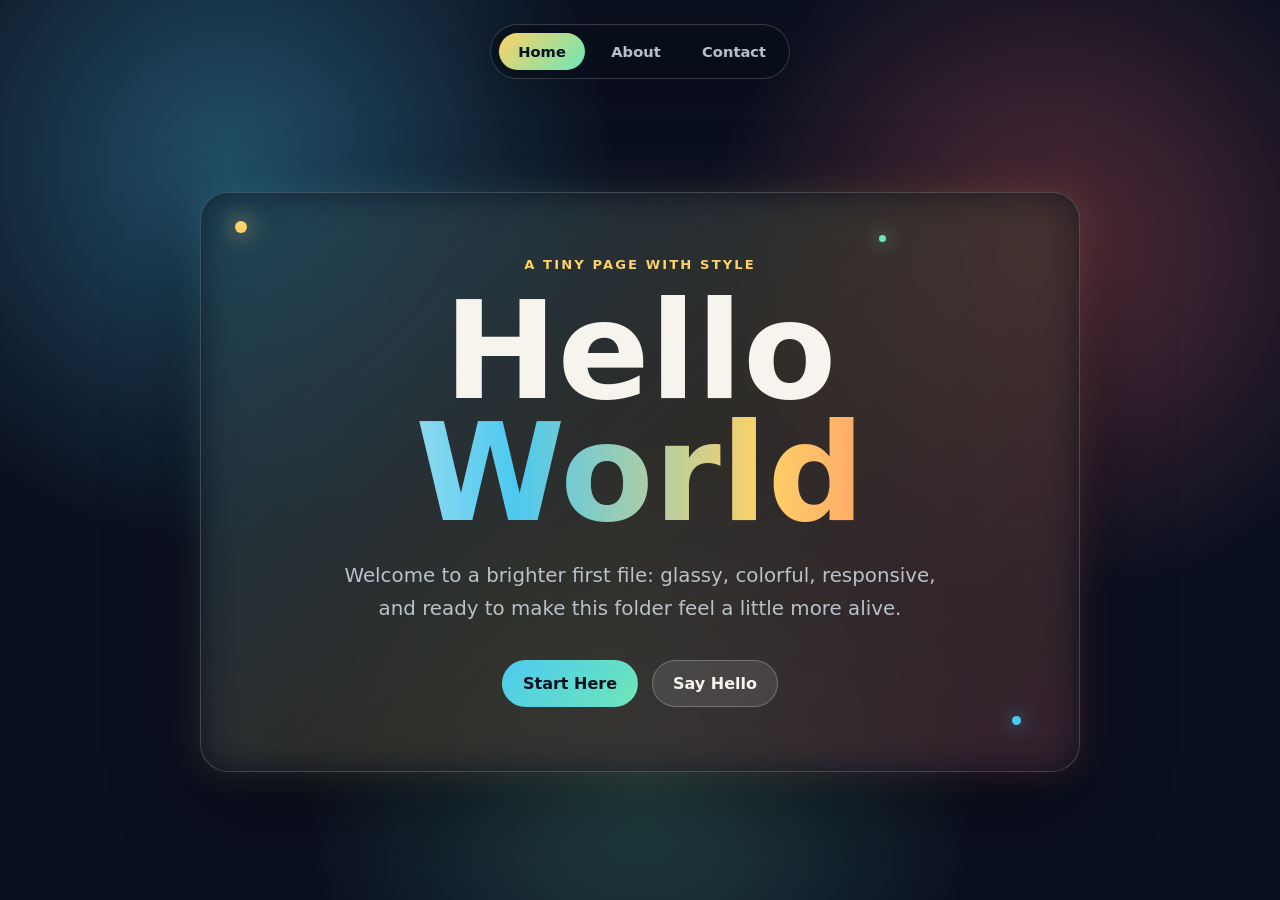
==== index.html @ 783465f6 "index file name changed" ====
<!DOCTYPE html>
<html lang="en">
<head>
  <meta charset="UTF-8">
  <meta name="viewport" content="width=device-width, initial-scale=1.0">
  <title>Hello World</title>
  <style>
    :root {
      color-scheme: dark;
      --ink: #f7f4ee;
      --muted: #b9c1c9;
      --blue: #4cc9f0;
      --coral: #ff6b6b;
      --gold: #ffd166;
      --green: #6ee7b7;
      --panel: rgba(13, 18, 32, 0.68);
      --line: rgba(255, 255, 255, 0.18);
    }

    * {
      box-sizing: border-box;
    }

    body {
      margin: 0;
      min-height: 100vh;
      display: flex;
      align-items: center;
      justify-content: center;
      overflow-x: hidden;
      font-family: Inter, ui-sans-serif, system-ui, -apple-system, BlinkMacSystemFont, "Segoe UI", sans-serif;
      background:
        radial-gradient(circle at 18% 18%, rgba(76, 201, 240, 0.34), transparent 30%),
        radial-gradient(circle at 82% 28%, rgba(255, 107, 107, 0.30), transparent 28%),
        radial-gradient(circle at 50% 86%, rgba(110, 231, 183, 0.24), transparent 34%),
        #0b1020;
      color: var(--ink);
    }

    .site-nav {
      position: fixed;
      top: 24px;
      left: 50%;
      z-index: 10;
      display: flex;
      gap: 8px;
      padding: 8px;
      border: 1px solid var(--line);
      border-radius: 999px;
      background: rgba(8, 13, 25, 0.70);
      box-shadow: 0 16px 50px rgba(0, 0, 0, 0.24);
      backdrop-filter: blur(18px);
      transform: translateX(-50%);
    }

    .site-nav a {
      min-width: 86px;
      border-radius: 999px;
      padding: 10px 15px;
      color: var(--muted);
      text-align: center;
      text-decoration: none;
      font-size: 0.92rem;
      font-weight: 800;
      transition: color 180ms ease, background 180ms ease, transform 180ms ease;
    }

    .site-nav a:hover {
      color: var(--ink);
      background: rgba(255, 255, 255, 0.10);
      transform: translateY(-1px);
    }

    .site-nav a[aria-current="page"] {
      color: #07111f;
      background: linear-gradient(135deg, var(--gold), var(--green));
    }

    .stage {
      position: relative;
      width: min(92vw, 880px);
      margin: 96px 0 32px;
      padding: clamp(28px, 5vw, 68px);
      border: 1px solid var(--line);
      border-radius: 28px;
      background: var(--panel);
      box-shadow: 0 28px 90px rgba(0, 0, 0, 0.42);
      backdrop-filter: blur(22px);
      text-align: center;
      isolation: isolate;
    }

    .stage::before {
      content: "";
      position: absolute;
      inset: -1px;
      z-index: -1;
      border-radius: inherit;
      background: linear-gradient(135deg, rgba(76, 201, 240, 0.58), rgba(255, 209, 102, 0.42), rgba(255, 107, 107, 0.50));
      opacity: 0.34;
      filter: blur(18px);
    }

    .sparkle {
      position: absolute;
      width: 12px;
      height: 12px;
      border-radius: 50%;
      background: var(--gold);
      box-shadow: 0 0 22px var(--gold);
      animation: float 5s ease-in-out infinite;
    }

    .sparkle:nth-child(1) {
      top: 28px;
      left: 34px;
    }

    .sparkle:nth-child(2) {
      right: 58px;
      bottom: 46px;
      width: 9px;
      height: 9px;
      background: var(--blue);
      box-shadow: 0 0 20px var(--blue);
      animation-delay: -1.6s;
    }

    .sparkle:nth-child(3) {
      right: 22%;
      top: 42px;
      width: 7px;
      height: 7px;
      background: var(--green);
      box-shadow: 0 0 18px var(--green);
      animation-delay: -3s;
    }

    .eyebrow {
      margin: 0 0 18px;
      font-size: 0.82rem;
      font-weight: 700;
      letter-spacing: 0.16em;
      text-transform: uppercase;
      color: var(--gold);
    }

    h1 {
      margin: 0;
      font-size: clamp(3.4rem, 11vw, 8.5rem);
      line-height: 0.9;
      letter-spacing: 0;
    }

    .gradient-text {
      display: block;
      background: linear-gradient(90deg, var(--ink), var(--blue), var(--gold), var(--coral));
      -webkit-background-clip: text;
      background-clip: text;
      color: transparent;
    }

    .subtitle {
      max-width: 620px;
      margin: 24px auto 0;
      color: var(--muted);
      font-size: clamp(1rem, 2vw, 1.24rem);
      line-height: 1.7;
    }

    .actions {
      display: flex;
      flex-wrap: wrap;
      justify-content: center;
      gap: 14px;
      margin-top: 34px;
    }

    .button {
      border: 1px solid rgba(255, 255, 255, 0.24);
      border-radius: 999px;
      padding: 13px 20px;
      color: var(--ink);
      text-decoration: none;
      font-weight: 800;
      background: rgba(255, 255, 255, 0.10);
      transition: transform 180ms ease, background 180ms ease, border-color 180ms ease;
    }

    .button.primary {
      border-color: transparent;
      background: linear-gradient(135deg, var(--blue), var(--green));
      color: #07111f;
    }

    .button:hover {
      transform: translateY(-3px);
      background: rgba(255, 255, 255, 0.16);
    }

    .button.primary:hover {
      background: linear-gradient(135deg, var(--green), var(--gold));
    }

    @keyframes float {
      0%, 100% {
        transform: translateY(0) scale(1);
      }

      50% {
        transform: translateY(-16px) scale(1.25);
      }
    }

    @media (max-width: 560px) {
      body {
        overflow: auto;
      }

      .site-nav {
        top: 14px;
        width: min(92vw, 360px);
        justify-content: center;
      }

      .site-nav a {
        min-width: 0;
        flex: 1;
        padding-inline: 10px;
      }

      .stage {
        margin-top: 88px;
        border-radius: 22px;
      }

      .actions {
        flex-direction: column;
      }
    }
  </style>
</head>
<body>
  <nav class="site-nav" aria-label="Primary navigation">
    <a href="index.html" aria-current="page">Home</a>
    <a href="about.html">About</a>
    <a href="contact.html">Contact</a>
  </nav>

  <main class="stage" aria-label="Fancy hello world page">
    <span class="sparkle"></span>
    <span class="sparkle"></span>
    <span class="sparkle"></span>

    <p class="eyebrow">A tiny page with style</p>
    <h1>
      Hello
      <span class="gradient-text">World</span>
    </h1>
    <p class="subtitle">
      Welcome to a brighter first file: glassy, colorful, responsive, and ready to make this folder feel a little more alive.
    </p>
    <div class="actions" aria-label="Page actions">
      <a class="button primary" href="about.html">Start Here</a>
      <a class="button" href="contact.html">Say Hello</a>
    </div>
  </main>
</body>
</html>
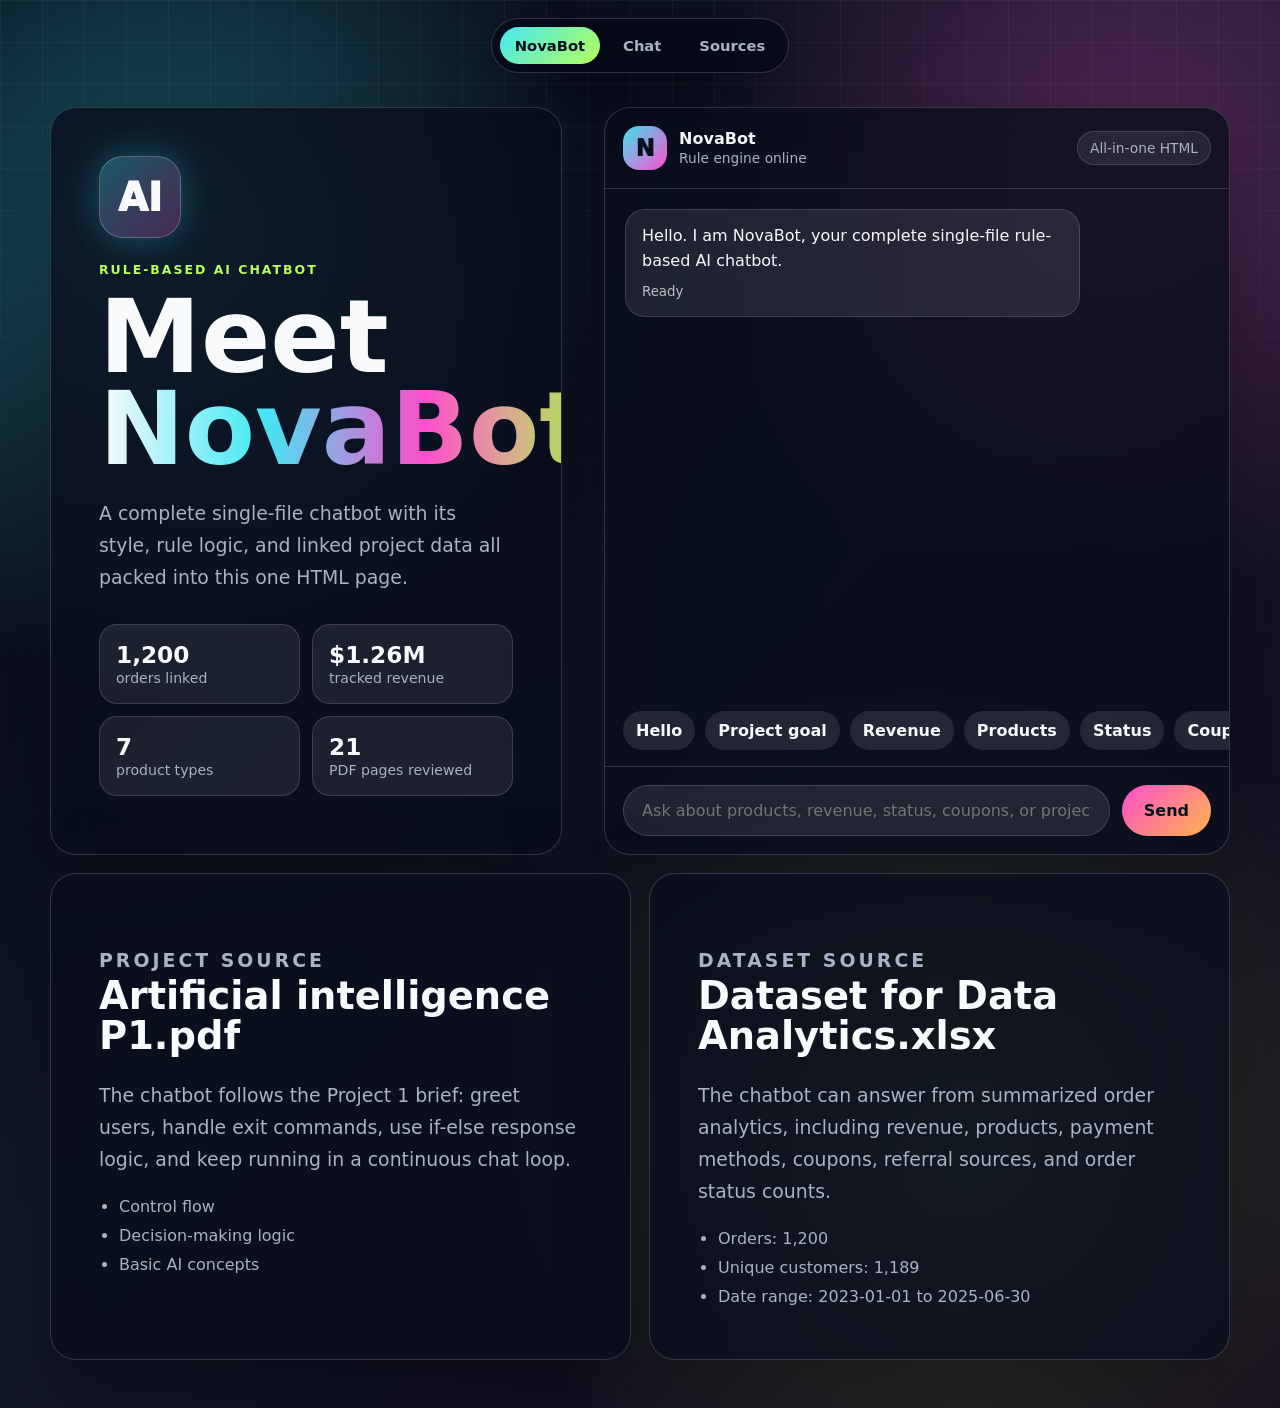
==== commit f15a8c17: "AI chat Bot" ====
--- a/index.html
+++ b/index.html
@@ -3,18 +3,18 @@
 <head>
   <meta charset="UTF-8">
   <meta name="viewport" content="width=device-width, initial-scale=1.0">
-  <title>Hello World</title>
+  <title>NovaBot | Single File Rule-Based AI Chatbot</title>
   <style>
     :root {
       color-scheme: dark;
-      --ink: #f7f4ee;
-      --muted: #b9c1c9;
-      --blue: #4cc9f0;
-      --coral: #ff6b6b;
-      --gold: #ffd166;
-      --green: #6ee7b7;
-      --panel: rgba(13, 18, 32, 0.68);
-      --line: rgba(255, 255, 255, 0.18);
+      --ink: #f8fafc;
+      --muted: #a8b3c7;
+      --panel: rgba(9, 14, 29, 0.78);
+      --line: rgba(255, 255, 255, 0.16);
+      --cyan: #42e8f4;
+      --pink: #ff4ecd;
+      --lime: #b7ff5a;
+      --orange: #ffb84d;
     }
 
     * {
@@ -24,246 +24,694 @@
     body {
       margin: 0;
       min-height: 100vh;
-      display: flex;
-      align-items: center;
-      justify-content: center;
-      overflow-x: hidden;
       font-family: Inter, ui-sans-serif, system-ui, -apple-system, BlinkMacSystemFont, "Segoe UI", sans-serif;
       background:
-        radial-gradient(circle at 18% 18%, rgba(76, 201, 240, 0.34), transparent 30%),
-        radial-gradient(circle at 82% 28%, rgba(255, 107, 107, 0.30), transparent 28%),
-        radial-gradient(circle at 50% 86%, rgba(110, 231, 183, 0.24), transparent 34%),
-        #0b1020;
+        radial-gradient(circle at 12% 16%, rgba(66, 232, 244, 0.32), transparent 28%),
+        radial-gradient(circle at 88% 12%, rgba(255, 78, 205, 0.28), transparent 26%),
+        radial-gradient(circle at 76% 82%, rgba(183, 255, 90, 0.22), transparent 32%),
+        linear-gradient(135deg, #050816 0%, #111827 48%, #15091f 100%);
       color: var(--ink);
     }
 
-    .site-nav {
+    body::before {
+      content: "";
       position: fixed;
-      top: 24px;
-      left: 50%;
-      z-index: 10;
+      inset: 0;
+      pointer-events: none;
+      background-image:
+        linear-gradient(rgba(255, 255, 255, 0.045) 1px, transparent 1px),
+        linear-gradient(90deg, rgba(255, 255, 255, 0.045) 1px, transparent 1px);
+      background-size: 42px 42px;
+      mask-image: linear-gradient(to bottom, black, transparent 82%);
+    }
+
+    .top-bar {
+      position: sticky;
+      top: 18px;
+      z-index: 20;
       display: flex;
+      width: fit-content;
+      max-width: calc(100vw - 28px);
       gap: 8px;
+      margin: 18px auto 0;
       padding: 8px;
       border: 1px solid var(--line);
       border-radius: 999px;
-      background: rgba(8, 13, 25, 0.70);
-      box-shadow: 0 16px 50px rgba(0, 0, 0, 0.24);
+      background: rgba(5, 8, 22, 0.72);
+      box-shadow: 0 18px 60px rgba(0, 0, 0, 0.34);
       backdrop-filter: blur(18px);
-      transform: translateX(-50%);
-    }
-
-    .site-nav a {
-      min-width: 86px;
+    }
+
+    .top-bar a,
+    .top-bar span {
       border-radius: 999px;
       padding: 10px 15px;
       color: var(--muted);
       text-align: center;
       text-decoration: none;
       font-size: 0.92rem;
-      font-weight: 800;
-      transition: color 180ms ease, background 180ms ease, transform 180ms ease;
-    }
-
-    .site-nav a:hover {
+      font-weight: 850;
+    }
+
+    .top-bar span {
+      color: #07111f;
+      background: linear-gradient(135deg, var(--cyan), var(--lime));
+    }
+
+    .top-bar a:hover {
       color: var(--ink);
       background: rgba(255, 255, 255, 0.10);
-      transform: translateY(-1px);
-    }
-
-    .site-nav a[aria-current="page"] {
-      color: #07111f;
-      background: linear-gradient(135deg, var(--gold), var(--green));
-    }
-
-    .stage {
+    }
+
+    .page-shell {
       position: relative;
-      width: min(92vw, 880px);
-      margin: 96px 0 32px;
-      padding: clamp(28px, 5vw, 68px);
+      width: min(1180px, calc(100vw - 32px));
+      margin: 34px auto 48px;
+    }
+
+    .hero {
+      display: grid;
+      grid-template-columns: 0.9fr 1.1fr;
+      gap: clamp(20px, 4vw, 42px);
+      align-items: stretch;
+    }
+
+    .intro,
+    .chat-card,
+    .mini-card {
+      position: relative;
       border: 1px solid var(--line);
-      border-radius: 28px;
+      border-radius: 26px;
       background: var(--panel);
-      box-shadow: 0 28px 90px rgba(0, 0, 0, 0.42);
+      box-shadow: 0 30px 90px rgba(0, 0, 0, 0.38);
       backdrop-filter: blur(22px);
-      text-align: center;
-      isolation: isolate;
-    }
-
-    .stage::before {
+      overflow: hidden;
+    }
+
+    .intro,
+    .mini-card {
+      padding: clamp(24px, 4vw, 48px);
+    }
+
+    .intro::after,
+    .chat-card::after,
+    .mini-card::after {
       content: "";
       position: absolute;
       inset: -1px;
-      z-index: -1;
+      pointer-events: none;
       border-radius: inherit;
-      background: linear-gradient(135deg, rgba(76, 201, 240, 0.58), rgba(255, 209, 102, 0.42), rgba(255, 107, 107, 0.50));
+      background: linear-gradient(135deg, rgba(66, 232, 244, 0.42), rgba(255, 78, 205, 0.22), rgba(183, 255, 90, 0.30));
       opacity: 0.34;
-      filter: blur(18px);
-    }
-
-    .sparkle {
-      position: absolute;
-      width: 12px;
-      height: 12px;
-      border-radius: 50%;
-      background: var(--gold);
-      box-shadow: 0 0 22px var(--gold);
-      animation: float 5s ease-in-out infinite;
-    }
-
-    .sparkle:nth-child(1) {
-      top: 28px;
-      left: 34px;
-    }
-
-    .sparkle:nth-child(2) {
-      right: 58px;
-      bottom: 46px;
-      width: 9px;
-      height: 9px;
-      background: var(--blue);
-      box-shadow: 0 0 20px var(--blue);
-      animation-delay: -1.6s;
-    }
-
-    .sparkle:nth-child(3) {
-      right: 22%;
-      top: 42px;
-      width: 7px;
-      height: 7px;
-      background: var(--green);
-      box-shadow: 0 0 18px var(--green);
-      animation-delay: -3s;
+      mask: linear-gradient(#000 0 0) content-box, linear-gradient(#000 0 0);
+      mask-composite: exclude;
+      padding: 1px;
+    }
+
+    .bot-mark {
+      display: grid;
+      width: 82px;
+      height: 82px;
+      place-items: center;
+      border: 1px solid rgba(255, 255, 255, 0.22);
+      border-radius: 24px;
+      font-size: 2.4rem;
+      font-weight: 950;
+      background: linear-gradient(135deg, rgba(66, 232, 244, 0.30), rgba(255, 78, 205, 0.25));
+      box-shadow: 0 0 36px rgba(66, 232, 244, 0.28);
     }
 
     .eyebrow {
-      margin: 0 0 18px;
-      font-size: 0.82rem;
-      font-weight: 700;
+      margin: 24px 0 14px;
+      color: var(--lime);
+      font-size: 0.78rem;
+      font-weight: 900;
       letter-spacing: 0.16em;
       text-transform: uppercase;
-      color: var(--gold);
+    }
+
+    h1,
+    h2 {
+      margin: 0;
+      letter-spacing: 0;
     }
 
     h1 {
-      margin: 0;
-      font-size: clamp(3.4rem, 11vw, 8.5rem);
+      font-size: clamp(3.1rem, 8vw, 6.9rem);
       line-height: 0.9;
-      letter-spacing: 0;
+    }
+
+    h2 {
+      font-size: clamp(1.6rem, 3vw, 2.4rem);
+      line-height: 1.05;
     }
 
     .gradient-text {
-      display: block;
-      background: linear-gradient(90deg, var(--ink), var(--blue), var(--gold), var(--coral));
+      background: linear-gradient(90deg, var(--ink), var(--cyan), var(--pink), var(--lime));
       -webkit-background-clip: text;
       background-clip: text;
       color: transparent;
     }
 
-    .subtitle {
+    .lead,
+    .mini-card p {
       max-width: 620px;
-      margin: 24px auto 0;
+      margin: 22px 0 0;
       color: var(--muted);
-      font-size: clamp(1rem, 2vw, 1.24rem);
+      font-size: clamp(1rem, 1.6vw, 1.18rem);
       line-height: 1.7;
     }
 
-    .actions {
+    .stat-grid {
+      display: grid;
+      grid-template-columns: repeat(2, minmax(0, 1fr));
+      gap: 12px;
+      margin-top: 30px;
+    }
+
+    .stat {
+      border: 1px solid rgba(255, 255, 255, 0.14);
+      border-radius: 18px;
+      padding: 16px;
+      background: rgba(255, 255, 255, 0.08);
+    }
+
+    .stat strong {
+      display: block;
+      font-size: 1.45rem;
+    }
+
+    .stat span {
+      color: var(--muted);
+      font-size: 0.88rem;
+    }
+
+    .chat-card {
+      display: grid;
+      grid-template-rows: auto minmax(380px, 58vh) auto auto;
+      min-height: 660px;
+    }
+
+    .chat-top {
       display: flex;
-      flex-wrap: wrap;
-      justify-content: center;
+      align-items: center;
+      justify-content: space-between;
+      gap: 16px;
+      padding: 18px;
+      border-bottom: 1px solid var(--line);
+    }
+
+    .agent {
+      display: flex;
+      align-items: center;
+      gap: 12px;
+    }
+
+    .avatar {
+      display: grid;
+      width: 44px;
+      height: 44px;
+      place-items: center;
+      border-radius: 16px;
+      background: linear-gradient(135deg, var(--cyan), var(--pink));
+      color: #07111f;
+      font-size: 1.4rem;
+      font-weight: 950;
+    }
+
+    .agent strong {
+      display: block;
+    }
+
+    .agent span,
+    .source-pill {
+      color: var(--muted);
+      font-size: 0.86rem;
+    }
+
+    .source-pill {
+      border: 1px solid rgba(255, 255, 255, 0.14);
+      border-radius: 999px;
+      padding: 8px 12px;
+      background: rgba(255, 255, 255, 0.08);
+      white-space: nowrap;
+    }
+
+    .messages {
+      display: flex;
+      flex-direction: column;
       gap: 14px;
-      margin-top: 34px;
-    }
-
-    .button {
-      border: 1px solid rgba(255, 255, 255, 0.24);
+      padding: 20px;
+      overflow-y: auto;
+      scroll-behavior: smooth;
+    }
+
+    .message {
+      max-width: min(78%, 540px);
+      border: 1px solid rgba(255, 255, 255, 0.14);
+      border-radius: 20px;
+      padding: 14px 16px;
+      line-height: 1.55;
+      animation: pop 180ms ease both;
+    }
+
+    .message.bot {
+      align-self: flex-start;
+      background: rgba(255, 255, 255, 0.09);
+    }
+
+    .message.user {
+      align-self: flex-end;
+      color: #07111f;
+      background: linear-gradient(135deg, var(--cyan), var(--lime));
+    }
+
+    .message small {
+      display: block;
+      margin-top: 8px;
+      color: inherit;
+      opacity: 0.72;
+    }
+
+    .chips {
+      display: flex;
+      gap: 10px;
+      padding: 0 18px 16px;
+      overflow-x: auto;
+    }
+
+    .chip,
+    .send-button {
+      border: 0;
       border-radius: 999px;
-      padding: 13px 20px;
+      font: inherit;
+      font-weight: 850;
+      cursor: pointer;
+    }
+
+    .chip {
+      flex: 0 0 auto;
+      padding: 10px 13px;
       color: var(--ink);
-      text-decoration: none;
-      font-weight: 800;
       background: rgba(255, 255, 255, 0.10);
-      transition: transform 180ms ease, background 180ms ease, border-color 180ms ease;
-    }
-
-    .button.primary {
-      border-color: transparent;
-      background: linear-gradient(135deg, var(--blue), var(--green));
+    }
+
+    .chip:hover {
+      background: rgba(255, 255, 255, 0.16);
+    }
+
+    .composer {
+      display: grid;
+      grid-template-columns: 1fr auto;
+      gap: 12px;
+      padding: 18px;
+      border-top: 1px solid var(--line);
+    }
+
+    .composer input {
+      width: 100%;
+      border: 1px solid rgba(255, 255, 255, 0.16);
+      border-radius: 999px;
+      padding: 15px 18px;
+      color: var(--ink);
+      font: inherit;
+      background: rgba(255, 255, 255, 0.09);
+      outline: none;
+    }
+
+    .composer input:focus {
+      border-color: var(--cyan);
+      box-shadow: 0 0 0 4px rgba(66, 232, 244, 0.15);
+    }
+
+    .send-button {
+      padding: 0 22px;
       color: #07111f;
-    }
-
-    .button:hover {
-      transform: translateY(-3px);
-      background: rgba(255, 255, 255, 0.16);
-    }
-
-    .button.primary:hover {
-      background: linear-gradient(135deg, var(--green), var(--gold));
-    }
-
-    @keyframes float {
-      0%, 100% {
+      background: linear-gradient(135deg, var(--pink), var(--orange));
+    }
+
+    .send-button:hover {
+      filter: brightness(1.08);
+    }
+
+    .details {
+      display: grid;
+      grid-template-columns: repeat(2, minmax(0, 1fr));
+      gap: 18px;
+      margin-top: 18px;
+    }
+
+    .mini-card ul {
+      margin: 18px 0 0;
+      padding-left: 20px;
+      color: var(--muted);
+      line-height: 1.8;
+    }
+
+    @keyframes pop {
+      from {
+        opacity: 0;
+        transform: translateY(8px) scale(0.98);
+      }
+
+      to {
+        opacity: 1;
         transform: translateY(0) scale(1);
       }
-
-      50% {
-        transform: translateY(-16px) scale(1.25);
+    }
+
+    @media (max-width: 900px) {
+      .hero,
+      .details {
+        grid-template-columns: 1fr;
+      }
+
+      .chat-card {
+        min-height: 620px;
       }
     }
 
     @media (max-width: 560px) {
-      body {
-        overflow: auto;
-      }
-
-      .site-nav {
-        top: 14px;
-        width: min(92vw, 360px);
+      .top-bar {
+        width: min(94vw, 360px);
         justify-content: center;
       }
 
-      .site-nav a {
-        min-width: 0;
-        flex: 1;
-        padding-inline: 10px;
-      }
-
-      .stage {
-        margin-top: 88px;
-        border-radius: 22px;
-      }
-
-      .actions {
-        flex-direction: column;
+      .page-shell {
+        width: min(100vw - 20px, 1180px);
+        margin-top: 20px;
+      }
+
+      .stat-grid {
+        grid-template-columns: 1fr;
+      }
+
+      .message {
+        max-width: 92%;
+      }
+
+      .composer {
+        grid-template-columns: 1fr;
+      }
+
+      .send-button {
+        min-height: 48px;
       }
     }
   </style>
 </head>
 <body>
-  <nav class="site-nav" aria-label="Primary navigation">
-    <a href="index.html" aria-current="page">Home</a>
-    <a href="about.html">About</a>
-    <a href="contact.html">Contact</a>
+  <nav class="top-bar" aria-label="Single chatbot navigation">
+    <span>NovaBot</span>
+    <a href="#chatbot">Chat</a>
+    <a href="#sources">Sources</a>
   </nav>
 
-  <main class="stage" aria-label="Fancy hello world page">
-    <span class="sparkle"></span>
-    <span class="sparkle"></span>
-    <span class="sparkle"></span>
-
-    <p class="eyebrow">A tiny page with style</p>
-    <h1>
-      Hello
-      <span class="gradient-text">World</span>
-    </h1>
-    <p class="subtitle">
-      Welcome to a brighter first file: glassy, colorful, responsive, and ready to make this folder feel a little more alive.
-    </p>
-    <div class="actions" aria-label="Page actions">
-      <a class="button primary" href="about.html">Start Here</a>
-      <a class="button" href="contact.html">Say Hello</a>
-    </div>
+  <main class="page-shell">
+    <section class="hero" id="chatbot" aria-label="NovaBot chatbot">
+      <div class="intro">
+        <div class="bot-mark" aria-hidden="true">AI</div>
+        <p class="eyebrow">Rule-based AI chatbot</p>
+        <h1>Meet <span class="gradient-text">NovaBot</span></h1>
+        <p class="lead">
+          A complete single-file chatbot with its style, rule logic, and linked project data all packed into this one HTML page.
+        </p>
+
+        <div class="stat-grid" aria-label="Linked dataset highlights">
+          <div class="stat">
+            <strong>1,200</strong>
+            <span>orders linked</span>
+          </div>
+          <div class="stat">
+            <strong>$1.26M</strong>
+            <span>tracked revenue</span>
+          </div>
+          <div class="stat">
+            <strong>7</strong>
+            <span>product types</span>
+          </div>
+          <div class="stat">
+            <strong>21</strong>
+            <span>PDF pages reviewed</span>
+          </div>
+        </div>
+      </div>
+
+      <section class="chat-card" aria-label="Chat window">
+        <header class="chat-top">
+          <div class="agent">
+            <div class="avatar" aria-hidden="true">N</div>
+            <div>
+              <strong>NovaBot</strong>
+              <span>Rule engine online</span>
+            </div>
+          </div>
+          <span class="source-pill">All-in-one HTML</span>
+        </header>
+
+        <div class="messages" id="messages" aria-live="polite"></div>
+
+        <div class="chips" aria-label="Quick prompts">
+          <button class="chip" type="button" data-prompt="hello">Hello</button>
+          <button class="chip" type="button" data-prompt="project goal">Project goal</button>
+          <button class="chip" type="button" data-prompt="total revenue">Revenue</button>
+          <button class="chip" type="button" data-prompt="product breakdown">Products</button>
+          <button class="chip" type="button" data-prompt="order status">Status</button>
+          <button class="chip" type="button" data-prompt="coupon usage">Coupons</button>
+        </div>
+
+        <form class="composer" id="chat-form">
+          <input id="chat-input" type="text" autocomplete="off" placeholder="Ask about products, revenue, status, coupons, or project rules">
+          <button class="send-button" type="submit">Send</button>
+        </form>
+      </section>
+    </section>
+
+    <section class="details" id="sources" aria-label="Chatbot sources and rules">
+      <article class="mini-card">
+        <p class="eyebrow">Project source</p>
+        <h2>Artificial intelligence P1.pdf</h2>
+        <p>
+          The chatbot follows the Project 1 brief: greet users, handle exit commands, use if-else response logic, and keep running in a continuous chat loop.
+        </p>
+        <ul>
+          <li>Control flow</li>
+          <li>Decision-making logic</li>
+          <li>Basic AI concepts</li>
+        </ul>
+      </article>
+
+      <article class="mini-card">
+        <p class="eyebrow">Dataset source</p>
+        <h2>Dataset for Data Analytics.xlsx</h2>
+        <p>
+          The chatbot can answer from summarized order analytics, including revenue, products, payment methods, coupons, referral sources, and order status counts.
+        </p>
+        <ul>
+          <li>Orders: 1,200</li>
+          <li>Unique customers: 1,189</li>
+          <li>Date range: 2023-01-01 to 2025-06-30</li>
+        </ul>
+      </article>
+    </section>
   </main>
+
+  <script>
+    const CHATBOT_DATA = {
+      project: {
+        title: "Project 1: Rule-Based AI Chatbot",
+        source: "Artificial intelligence P1.pdf",
+        goal: "Create a simple rule-based chatbot that responds to predefined user inputs.",
+        requirements: [
+          "Handle greetings and exit commands",
+          "Use if-else logic for responses",
+          "Run in a continuous loop"
+        ],
+        skills: [
+          "Control flow",
+          "Decision-making logic",
+          "Basic AI concepts"
+        ]
+      },
+      analytics: {
+        source: "Dataset for Data Analytics.xlsx",
+        rows: 1200,
+        dateRange: ["2023-01-01", "2025-06-30"],
+        totalRevenue: 1264761.96,
+        avgOrderValue: 1053.97,
+        uniqueCustomers: 1189,
+        products: {
+          Printer: 181,
+          Tablet: 179,
+          Chair: 178,
+          Laptop: 173,
+          Desk: 170,
+          Monitor: 163,
+          Phone: 156
+        },
+        statusCounts: {
+          Cancelled: 250,
+          Returned: 247,
+          Pending: 237,
+          Shipped: 235,
+          Delivered: 231
+        },
+        paymentMethods: {
+          Online: 258,
+          Cash: 246,
+          "Credit Card": 234,
+          "Debit Card": 232,
+          "Gift Card": 230
+        },
+        coupons: {
+          FREESHIP: 313,
+          WINTER15: 292,
+          SAVE10: 286
+        },
+        referrals: {
+          Instagram: 259,
+          Email: 250,
+          Google: 241,
+          Facebook: 228,
+          Referral: 222
+        },
+        topRevenueProducts: {
+          Chair: 195620.11,
+          Printer: 195612.61,
+          Laptop: 192126.56,
+          Tablet: 186568.95,
+          Monitor: 175651.41,
+          Desk: 167459.93,
+          Phone: 151722.39
+        },
+        sampleOrders: [
+          {
+            orderId: "ORD200000",
+            date: "2023-01-04",
+            product: "Monitor",
+            quantity: 5,
+            status: "Shipped",
+            paymentMethod: "Debit Card",
+            couponCode: "SAVE10",
+            referralSource: "Instagram",
+            totalPrice: 2853.10,
+            trackingNumber: "TRK37947903"
+          },
+          {
+            orderId: "ORD200001",
+            date: "2024-08-23",
+            product: "Phone",
+            quantity: 2,
+            status: "Shipped",
+            paymentMethod: "Online",
+            couponCode: "SAVE10",
+            referralSource: "Referral",
+            totalPrice: 302.70,
+            trackingNumber: "TRK91186779"
+          },
+          {
+            orderId: "ORD200002",
+            date: "2024-02-27",
+            product: "Tablet",
+            quantity: 5,
+            status: "Cancelled",
+            paymentMethod: "Credit Card",
+            couponCode: "FREESHIP",
+            referralSource: "Email",
+            totalPrice: 2753.40,
+            trackingNumber: "TRK42903982"
+          }
+        ]
+      }
+    };
+
+    const messages = document.querySelector("#messages");
+    const form = document.querySelector("#chat-form");
+    const input = document.querySelector("#chat-input");
+    const chips = document.querySelectorAll("[data-prompt]");
+    const data = CHATBOT_DATA;
+
+    function currency(value) {
+      return new Intl.NumberFormat("en-US", {
+        style: "currency",
+        currency: "USD",
+        maximumFractionDigits: 0
+      }).format(value);
+    }
+
+    function listFromObject(object, formatter = (key, value) => `${key}: ${value}`) {
+      return Object.entries(object).map(([key, value]) => formatter(key, value)).join("<br>");
+    }
+
+    function addMessage(text, sender = "bot", note = "") {
+      const message = document.createElement("div");
+      message.className = `message ${sender}`;
+      message.innerHTML = `${text}${note ? `<small>${note}</small>` : ""}`;
+      messages.appendChild(message);
+      messages.scrollTop = messages.scrollHeight;
+    }
+
+    function findOrder(text) {
+      const upper = text.toUpperCase();
+      return data.analytics.sampleOrders.find((order) => upper.includes(order.orderId));
+    }
+
+    function replyTo(rawText) {
+      const text = rawText.toLowerCase().trim();
+      const order = findOrder(rawText);
+
+      if (!text) {
+        return "Drop a message first and I will match it with my rule engine.";
+      } else if (text.includes("bye") || text.includes("exit") || text.includes("quit") || text.includes("stop")) {
+        return "Session closed in style. Type hello whenever you want to restart the loop.";
+      } else if (text.includes("hello") || text.includes("hi") || text.includes("hey") || text.includes("namaste")) {
+        return "Hey, I am NovaBot. I use rule-based if-else logic and the linked project data to answer your questions.";
+      } else if (text.includes("help") || text.includes("what can you do")) {
+        return "I can answer about the project goal, requirements, dataset size, revenue, products, order status, payment methods, coupons, referrals, and sample order tracking.";
+      } else if (text.includes("goal") || text.includes("project")) {
+        return `${data.project.title}<br>${data.project.goal}<br><br>Key requirements:<br>${data.project.requirements.join("<br>")}`;
+      } else if (text.includes("skill")) {
+        return `This project builds: ${data.project.skills.join(", ")}.`;
+      } else if (text.includes("dataset") || text.includes("data")) {
+        return `The linked dataset has ${data.analytics.rows.toLocaleString()} orders, ${data.analytics.uniqueCustomers.toLocaleString()} unique customers, and covers ${data.analytics.dateRange[0]} to ${data.analytics.dateRange[1]}.`;
+      } else if (text.includes("revenue") || text.includes("sales") || text.includes("total")) {
+        return `Total revenue is ${currency(data.analytics.totalRevenue)}. Average order value is ${currency(data.analytics.avgOrderValue)}.`;
+      } else if (text.includes("product") || text.includes("items")) {
+        return `Product counts:<br>${listFromObject(data.analytics.products)}<br><br>Top revenue products:<br>${listFromObject(data.analytics.topRevenueProducts, (key, value) => `${key}: ${currency(value)}`)}`;
+      } else if (text.includes("status") || text.includes("delivered") || text.includes("cancelled") || text.includes("pending") || text.includes("returned") || text.includes("shipped")) {
+        return `Order status breakdown:<br>${listFromObject(data.analytics.statusCounts)}`;
+      } else if (text.includes("payment") || text.includes("cash") || text.includes("card") || text.includes("online")) {
+        return `Payment method usage:<br>${listFromObject(data.analytics.paymentMethods)}`;
+      } else if (text.includes("coupon") || text.includes("discount") || text.includes("save10") || text.includes("freeship") || text.includes("winter15")) {
+        return `Coupon code usage:<br>${listFromObject(data.analytics.coupons)}`;
+      } else if (text.includes("referral") || text.includes("source") || text.includes("instagram") || text.includes("email") || text.includes("google") || text.includes("facebook")) {
+        return `Referral sources:<br>${listFromObject(data.analytics.referrals)}`;
+      } else if (order || text.includes("tracking") || text.includes("sample order")) {
+        const selected = order || data.analytics.sampleOrders[0];
+        return `Sample order ${selected.orderId}: ${selected.product}, quantity ${selected.quantity}, status ${selected.status}, paid by ${selected.paymentMethod}, total ${currency(selected.totalPrice)}, tracking ${selected.trackingNumber}.`;
+      } else if (text.includes("source") || text.includes("linked")) {
+        return `I am linked to ${data.project.source} for project rules and ${data.analytics.source} for analytics facts. Everything needed to run is now inside this single HTML file.`;
+      } else {
+        return "I do not have that rule yet. Try asking about revenue, products, status, payment, coupons, referrals, project goal, or say exit.";
+      }
+    }
+
+    form.addEventListener("submit", (event) => {
+      event.preventDefault();
+      const text = input.value;
+      addMessage(text, "user");
+      input.value = "";
+      window.setTimeout(() => addMessage(replyTo(text), "bot", "Rule matched with if-else logic"), 220);
+    });
+
+    chips.forEach((chip) => {
+      chip.addEventListener("click", () => {
+        input.value = chip.dataset.prompt;
+        form.requestSubmit();
+      });
+    });
+
+    addMessage("Hello. I am NovaBot, your complete single-file rule-based AI chatbot.", "bot", "Ready");
+  </script>
 </body>
 </html>
